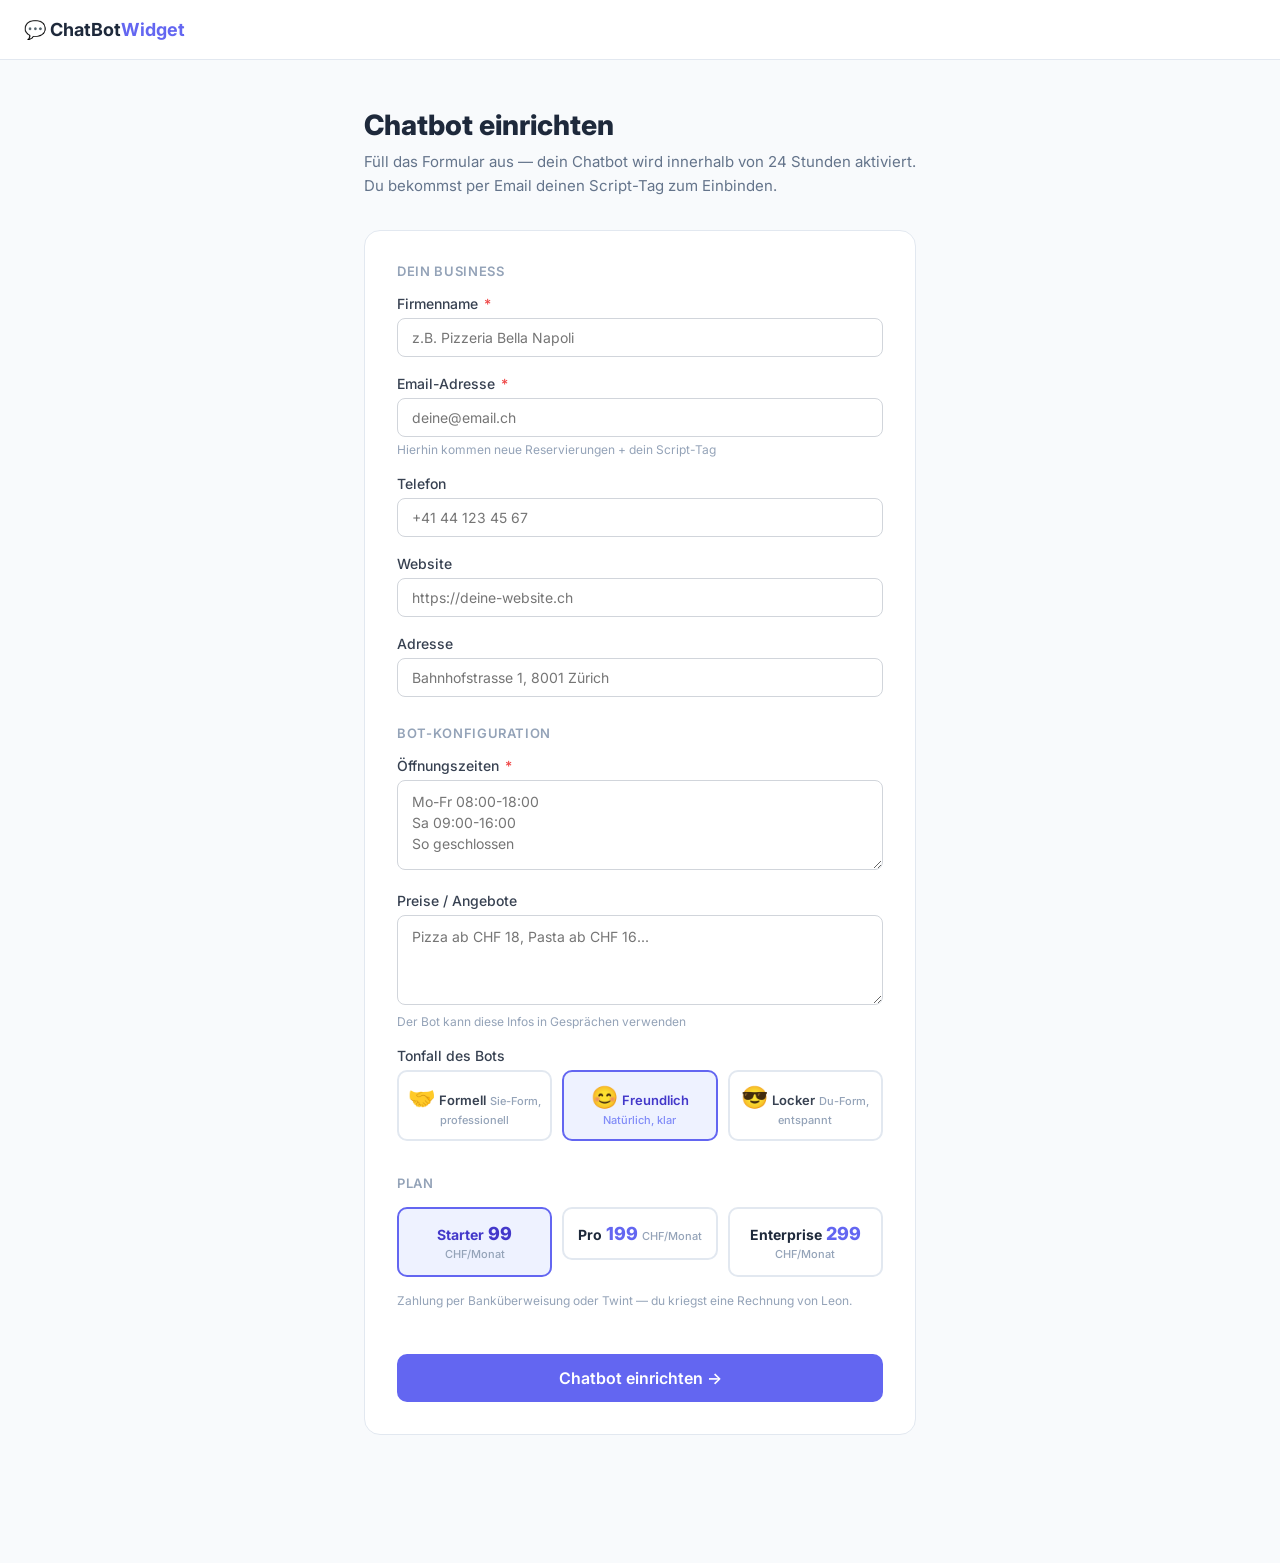
==== setup.html @ 785c02d3 "Add setup.html onboarding form for new customers Customers fill in business details (name, email, op" ====
<!doctype html>
<html lang="de">
<head>
  <meta charset="UTF-8"/>
  <meta name="viewport" content="width=device-width, initial-scale=1.0"/>
  <title>Chatbot einrichten — ChatBot Widget</title>
  <link rel="preconnect" href="https://fonts.googleapis.com"/>
  <link href="https://fonts.googleapis.com/css2?family=Inter:wght@400;500;600;700;800&display=swap" rel="stylesheet"/>
  <style>
    *, *::before, *::after { box-sizing: border-box; margin: 0; padding: 0; }

    body {
      font-family: 'Inter', sans-serif;
      background: #f8fafc;
      color: #1e293b;
      min-height: 100vh;
    }

    nav {
      background: #fff;
      border-bottom: 1px solid #e2e8f0;
      padding: 0 24px;
      height: 60px;
      display: flex;
      align-items: center;
      justify-content: space-between;
    }
    .logo { font-weight: 700; font-size: 18px; color: #1e293b; text-decoration: none; }
    .logo span { color: #6366f1; }

    .page {
      max-width: 600px;
      margin: 48px auto;
      padding: 0 24px 80px;
    }

    .page-header { margin-bottom: 32px; }
    .page-header h1 { font-size: 28px; font-weight: 800; margin-bottom: 8px; }
    .page-header p { color: #64748b; font-size: 15px; line-height: 1.6; }

    .card {
      background: #fff;
      border: 1px solid #e2e8f0;
      border-radius: 16px;
      padding: 32px;
    }

    .section-title {
      font-size: 13px;
      font-weight: 600;
      text-transform: uppercase;
      letter-spacing: 0.05em;
      color: #94a3b8;
      margin-bottom: 16px;
      margin-top: 28px;
    }
    .section-title:first-child { margin-top: 0; }

    .field { margin-bottom: 18px; }
    .field label {
      display: block;
      font-size: 14px;
      font-weight: 500;
      color: #374151;
      margin-bottom: 6px;
    }
    .field label .req { color: #ef4444; margin-left: 2px; }
    .field input,
    .field textarea,
    .field select {
      width: 100%;
      padding: 10px 14px;
      border: 1px solid #d1d5db;
      border-radius: 8px;
      font-size: 14px;
      font-family: inherit;
      color: #1e293b;
      background: #fff;
      transition: border-color 0.15s;
      outline: none;
    }
    .field input:focus,
    .field textarea:focus,
    .field select:focus {
      border-color: #6366f1;
      box-shadow: 0 0 0 3px rgba(99,102,241,0.1);
    }
    .field textarea { resize: vertical; min-height: 90px; line-height: 1.5; }
    .field .hint { font-size: 12px; color: #94a3b8; margin-top: 5px; }

    .tone-options {
      display: grid;
      grid-template-columns: repeat(3, 1fr);
      gap: 10px;
    }
    .tone-option { display: none; }
    .tone-label {
      display: flex;
      flex-direction: column;
      align-items: center;
      gap: 4px;
      padding: 12px 8px;
      border: 2px solid #e2e8f0;
      border-radius: 10px;
      cursor: pointer;
      transition: all 0.15s;
      text-align: center;
    }
    .tone-label:hover { border-color: #a5b4fc; }
    .tone-option:checked + .tone-label {
      border-color: #6366f1;
      background: #eef2ff;
      color: #4338ca;
    }
    .tone-label .emoji { font-size: 22px; }
    .tone-label .name { font-size: 13px; font-weight: 600; }
    .tone-label .desc { font-size: 11px; color: #94a3b8; }
    .tone-option:checked + .tone-label .desc { color: #818cf8; }

    .plan-options {
      display: grid;
      grid-template-columns: repeat(3, 1fr);
      gap: 10px;
    }
    .plan-option { display: none; }
    .plan-label {
      display: flex;
      flex-direction: column;
      align-items: center;
      gap: 2px;
      padding: 14px 8px;
      border: 2px solid #e2e8f0;
      border-radius: 10px;
      cursor: pointer;
      transition: all 0.15s;
      text-align: center;
    }
    .plan-label:hover { border-color: #a5b4fc; }
    .plan-option:checked + .plan-label {
      border-color: #6366f1;
      background: #eef2ff;
    }
    .plan-label .plan-name { font-size: 14px; font-weight: 700; color: #1e293b; }
    .plan-label .plan-price { font-size: 18px; font-weight: 800; color: #6366f1; }
    .plan-label .plan-sub { font-size: 11px; color: #94a3b8; }
    .plan-option:checked + .plan-label .plan-name,
    .plan-option:checked + .plan-label .plan-price { color: #4338ca; }

    .submit-btn {
      width: 100%;
      padding: 14px;
      background: #6366f1;
      color: #fff;
      border: none;
      border-radius: 10px;
      font-size: 16px;
      font-weight: 600;
      font-family: inherit;
      cursor: pointer;
      margin-top: 28px;
      transition: background 0.15s, transform 0.1s;
    }
    .submit-btn:hover { background: #4f46e5; }
    .submit-btn:active { transform: scale(0.99); }
    .submit-btn:disabled { background: #a5b4fc; cursor: not-allowed; }

    .error-msg {
      display: none;
      background: #fef2f2;
      border: 1px solid #fecaca;
      color: #dc2626;
      padding: 12px 16px;
      border-radius: 8px;
      font-size: 14px;
      margin-top: 16px;
    }
    .error-msg.visible { display: block; }

    /* Success State */
    .success-view {
      display: none;
      text-align: center;
    }
    .success-view.visible { display: block; }
    .form-view.hidden { display: none; }

    .success-icon {
      width: 72px;
      height: 72px;
      background: #d1fae5;
      border-radius: 50%;
      display: flex;
      align-items: center;
      justify-content: center;
      margin: 0 auto 24px;
      font-size: 36px;
    }
    .success-view h2 { font-size: 24px; font-weight: 800; margin-bottom: 10px; }
    .success-view p { color: #64748b; margin-bottom: 24px; line-height: 1.6; }

    .script-box {
      background: #1e293b;
      border-radius: 10px;
      padding: 16px;
      text-align: left;
      margin: 20px 0;
    }
    .script-box code {
      color: #7dd3fc;
      font-family: 'Courier New', monospace;
      font-size: 13px;
      word-break: break-all;
      white-space: pre-wrap;
    }
    .copy-btn {
      background: #6366f1;
      color: #fff;
      border: none;
      border-radius: 8px;
      padding: 10px 20px;
      font-size: 14px;
      font-weight: 600;
      font-family: inherit;
      cursor: pointer;
      margin-top: 8px;
      transition: background 0.15s;
    }
    .copy-btn:hover { background: #4f46e5; }
    .copy-btn.copied { background: #10b981; }

    .info-box {
      background: #f0f9ff;
      border: 1px solid #bae6fd;
      border-radius: 10px;
      padding: 16px;
      font-size: 14px;
      color: #0369a1;
      line-height: 1.6;
      margin-top: 16px;
    }
  </style>
</head>
<body>

<nav>
  <a href="index.html" class="logo">💬 ChatBot<span>Widget</span></a>
</nav>

<div class="page">
  <div class="page-header">
    <h1>Chatbot einrichten</h1>
    <p>Füll das Formular aus — dein Chatbot wird innerhalb von 24 Stunden aktiviert. Du bekommst per Email deinen Script-Tag zum Einbinden.</p>
  </div>

  <div class="card">

    <!-- Form -->
    <div class="form-view" id="formView">
      <form id="onboardForm" novalidate>

        <p class="section-title">Dein Business</p>

        <div class="field">
          <label for="businessName">Firmenname <span class="req">*</span></label>
          <input type="text" id="businessName" name="businessName" placeholder="z.B. Pizzeria Bella Napoli" required/>
        </div>

        <div class="field">
          <label for="email">Email-Adresse <span class="req">*</span></label>
          <input type="email" id="email" name="email" placeholder="deine@email.ch" required/>
          <p class="hint">Hierhin kommen neue Reservierungen + dein Script-Tag</p>
        </div>

        <div class="field">
          <label for="phone">Telefon</label>
          <input type="tel" id="phone" name="phone" placeholder="+41 44 123 45 67"/>
        </div>

        <div class="field">
          <label for="website">Website</label>
          <input type="url" id="website" name="website" placeholder="https://deine-website.ch"/>
        </div>

        <div class="field">
          <label for="address">Adresse</label>
          <input type="text" id="address" name="address" placeholder="Bahnhofstrasse 1, 8001 Zürich"/>
        </div>

        <p class="section-title">Bot-Konfiguration</p>

        <div class="field">
          <label for="openingHours">Öffnungszeiten <span class="req">*</span></label>
          <textarea id="openingHours" name="openingHours" placeholder="Mo-Fr 08:00-18:00&#10;Sa 09:00-16:00&#10;So geschlossen" required></textarea>
        </div>

        <div class="field">
          <label for="prices">Preise / Angebote</label>
          <textarea id="prices" name="prices" placeholder="Pizza ab CHF 18, Pasta ab CHF 16..."></textarea>
          <p class="hint">Der Bot kann diese Infos in Gesprächen verwenden</p>
        </div>

        <div class="field">
          <label>Tonfall des Bots</label>
          <div class="tone-options">
            <div>
              <input class="tone-option" type="radio" name="tone" id="toneFormal" value="formal"/>
              <label class="tone-label" for="toneFormal">
                <span class="emoji">🤝</span>
                <span class="name">Formell</span>
                <span class="desc">Sie-Form, professionell</span>
              </label>
            </div>
            <div>
              <input class="tone-option" type="radio" name="tone" id="toneFriendly" value="friendly" checked/>
              <label class="tone-label" for="toneFriendly">
                <span class="emoji">😊</span>
                <span class="name">Freundlich</span>
                <span class="desc">Natürlich, klar</span>
              </label>
            </div>
            <div>
              <input class="tone-option" type="radio" name="tone" id="toneCasual" value="casual"/>
              <label class="tone-label" for="toneCasual">
                <span class="emoji">😎</span>
                <span class="name">Locker</span>
                <span class="desc">Du-Form, entspannt</span>
              </label>
            </div>
          </div>
        </div>

        <p class="section-title">Plan</p>

        <div class="field">
          <div class="plan-options">
            <div>
              <input class="plan-option" type="radio" name="plan" id="planStarter" value="99" checked/>
              <label class="plan-label" for="planStarter">
                <span class="plan-name">Starter</span>
                <span class="plan-price">99</span>
                <span class="plan-sub">CHF/Monat</span>
              </label>
            </div>
            <div>
              <input class="plan-option" type="radio" name="plan" id="planPro" value="199"/>
              <label class="plan-label" for="planPro">
                <span class="plan-name">Pro</span>
                <span class="plan-price">199</span>
                <span class="plan-sub">CHF/Monat</span>
              </label>
            </div>
            <div>
              <input class="plan-option" type="radio" name="plan" id="planEnterprise" value="299"/>
              <label class="plan-label" for="planEnterprise">
                <span class="plan-name">Enterprise</span>
                <span class="plan-price">299</span>
                <span class="plan-sub">CHF/Monat</span>
              </label>
            </div>
          </div>
          <p class="hint" style="margin-top:10px;">Zahlung per Banküberweisung oder Twint — du kriegst eine Rechnung von Leon.</p>
        </div>

        <div id="errorMsg" class="error-msg"></div>

        <button type="submit" class="submit-btn" id="submitBtn">
          Chatbot einrichten →
        </button>

      </form>
    </div>

    <!-- Success -->
    <div class="success-view" id="successView">
      <div class="success-icon">✅</div>
      <h2>Fast fertig!</h2>
      <p>Dein Chatbot wurde registriert. <strong>Leon aktiviert ihn innerhalb von 24 Stunden.</strong><br>Du hast auch eine Email mit deinem Script-Tag bekommen.</p>

      <div class="script-box">
        <code id="scriptTagDisplay"></code>
      </div>
      <button class="copy-btn" id="copyBtn" onclick="copyScript()">Script-Tag kopieren</button>

      <div class="info-box">
        <strong>So bindest du den Bot ein:</strong><br>
        Kopiere den Script-Tag oben und füge ihn auf deiner Website ein — kurz vor dem <code>&lt;/body&gt;</code> Tag. Fertig.
      </div>
    </div>

  </div>
</div>

<script>
  const BACKEND = 'https://chatbot-widget-kaqe.onrender.com';
  let currentScriptTag = '';

  document.getElementById('onboardForm').addEventListener('submit', async (e) => {
    e.preventDefault();

    const btn = document.getElementById('submitBtn');
    const errorMsg = document.getElementById('errorMsg');
    errorMsg.classList.remove('visible');

    const businessName = document.getElementById('businessName').value.trim();
    const email = document.getElementById('email').value.trim();
    const openingHours = document.getElementById('openingHours').value.trim();

    if (!businessName || !email || !openingHours) {
      errorMsg.textContent = 'Bitte Firmenname, Email und Öffnungszeiten ausfüllen.';
      errorMsg.classList.add('visible');
      return;
    }

    const tone = document.querySelector('input[name="tone"]:checked')?.value || 'friendly';
    const monthlyPrice = parseInt(document.querySelector('input[name="plan"]:checked')?.value || '99', 10);

    btn.disabled = true;
    btn.textContent = 'Wird eingerichtet...';

    try {
      const res = await fetch(`${BACKEND}/api/onboard`, {
        method: 'POST',
        headers: { 'Content-Type': 'application/json' },
        body: JSON.stringify({
          businessName,
          email,
          phone: document.getElementById('phone').value.trim() || null,
          website: document.getElementById('website').value.trim() || null,
          address: document.getElementById('address').value.trim() || null,
          openingHours,
          prices: document.getElementById('prices').value.trim() || null,
          tone,
          monthlyPrice
        })
      });

      const data = await res.json();

      if (!res.ok) {
        throw new Error(data.error || `Fehler ${res.status}`);
      }

      currentScriptTag = data.scriptTag;
      document.getElementById('scriptTagDisplay').textContent = data.scriptTag;
      document.getElementById('formView').classList.add('hidden');
      document.getElementById('successView').classList.add('visible');

    } catch (err) {
      errorMsg.textContent = err.message || 'Unbekannter Fehler. Bitte versuche es nochmal.';
      errorMsg.classList.add('visible');
      btn.disabled = false;
      btn.textContent = 'Chatbot einrichten →';
    }
  });

  function copyScript() {
    navigator.clipboard.writeText(currentScriptTag).then(() => {
      const btn = document.getElementById('copyBtn');
      btn.textContent = 'Kopiert!';
      btn.classList.add('copied');
      setTimeout(() => {
        btn.textContent = 'Script-Tag kopieren';
        btn.classList.remove('copied');
      }, 2000);
    });
  }
</script>

</body>
</html>
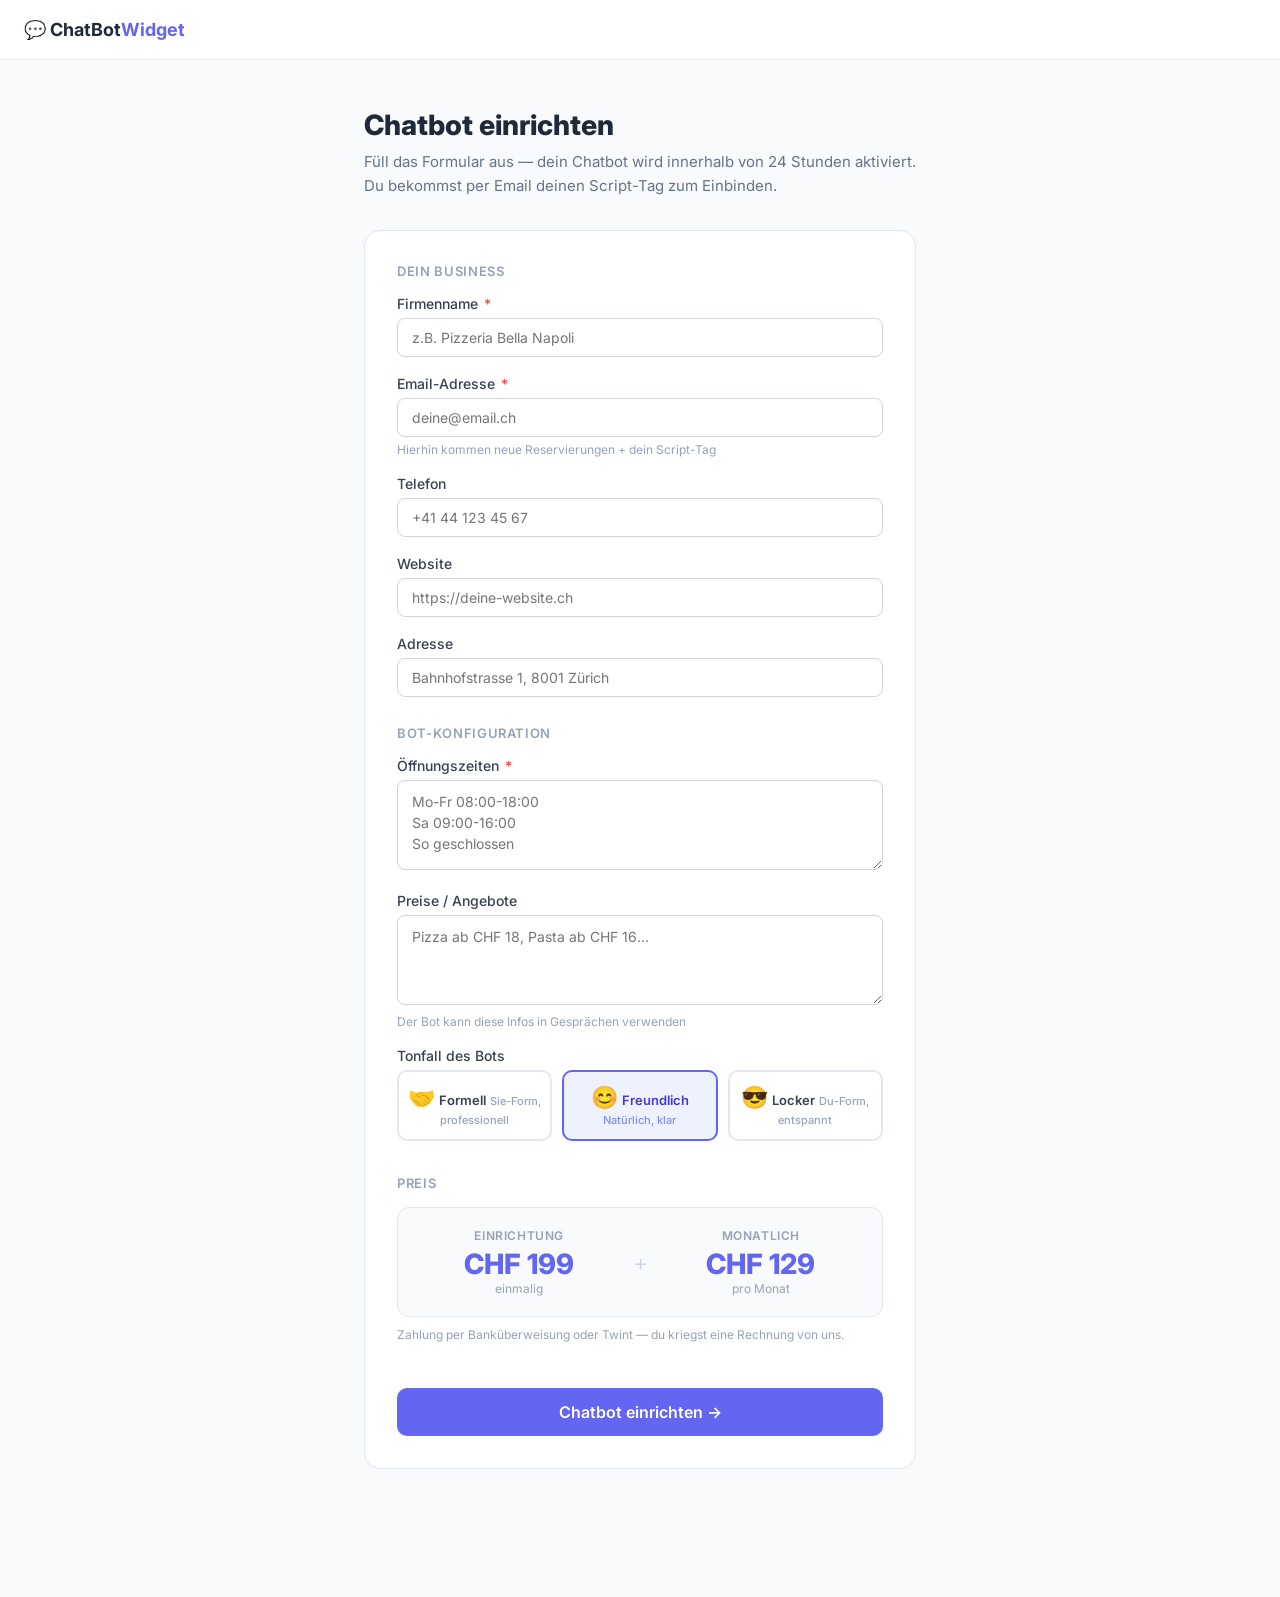
==== commit 99afb482: "Simplify pricing to CHF 199 einmalig + CHF 129/month" ====
--- a/setup.html
+++ b/setup.html
@@ -329,36 +329,23 @@
           </div>
         </div>
 
-        <p class="section-title">Plan</p>
-
-        <div class="field">
-          <div class="plan-options">
-            <div>
-              <input class="plan-option" type="radio" name="plan" id="planStarter" value="99" checked/>
-              <label class="plan-label" for="planStarter">
-                <span class="plan-name">Starter</span>
-                <span class="plan-price">99</span>
-                <span class="plan-sub">CHF/Monat</span>
-              </label>
+        <p class="section-title">Preis</p>
+
+        <div class="field">
+          <div style="display:flex;align-items:center;gap:16px;background:#f8fafc;border:1px solid #e2e8f0;border-radius:12px;padding:20px 24px;">
+            <div style="flex:1;text-align:center;">
+              <div style="font-size:12px;font-weight:600;text-transform:uppercase;letter-spacing:0.05em;color:#94a3b8;margin-bottom:4px;">Einrichtung</div>
+              <div style="font-size:28px;font-weight:800;color:#6366f1;">CHF 199</div>
+              <div style="font-size:12px;color:#94a3b8;">einmalig</div>
             </div>
-            <div>
-              <input class="plan-option" type="radio" name="plan" id="planPro" value="199"/>
-              <label class="plan-label" for="planPro">
-                <span class="plan-name">Pro</span>
-                <span class="plan-price">199</span>
-                <span class="plan-sub">CHF/Monat</span>
-              </label>
-            </div>
-            <div>
-              <input class="plan-option" type="radio" name="plan" id="planEnterprise" value="299"/>
-              <label class="plan-label" for="planEnterprise">
-                <span class="plan-name">Enterprise</span>
-                <span class="plan-price">299</span>
-                <span class="plan-sub">CHF/Monat</span>
-              </label>
+            <div style="font-size:24px;color:#cbd5e1;font-weight:300;">+</div>
+            <div style="flex:1;text-align:center;">
+              <div style="font-size:12px;font-weight:600;text-transform:uppercase;letter-spacing:0.05em;color:#94a3b8;margin-bottom:4px;">Monatlich</div>
+              <div style="font-size:28px;font-weight:800;color:#6366f1;">CHF 129</div>
+              <div style="font-size:12px;color:#94a3b8;">pro Monat</div>
             </div>
           </div>
-          <p class="hint" style="margin-top:10px;">Zahlung per Banküberweisung oder Twint — du kriegst eine Rechnung von Leon.</p>
+          <p class="hint" style="margin-top:10px;">Zahlung per Banküberweisung oder Twint — du kriegst eine Rechnung von uns.</p>
         </div>
 
         <div id="errorMsg" class="error-msg"></div>
@@ -412,7 +399,7 @@
     }
 
     const tone = document.querySelector('input[name="tone"]:checked')?.value || 'friendly';
-    const monthlyPrice = parseInt(document.querySelector('input[name="plan"]:checked')?.value || '99', 10);
+    const monthlyPrice = 129;
 
     btn.disabled = true;
     btn.textContent = 'Wird eingerichtet...';
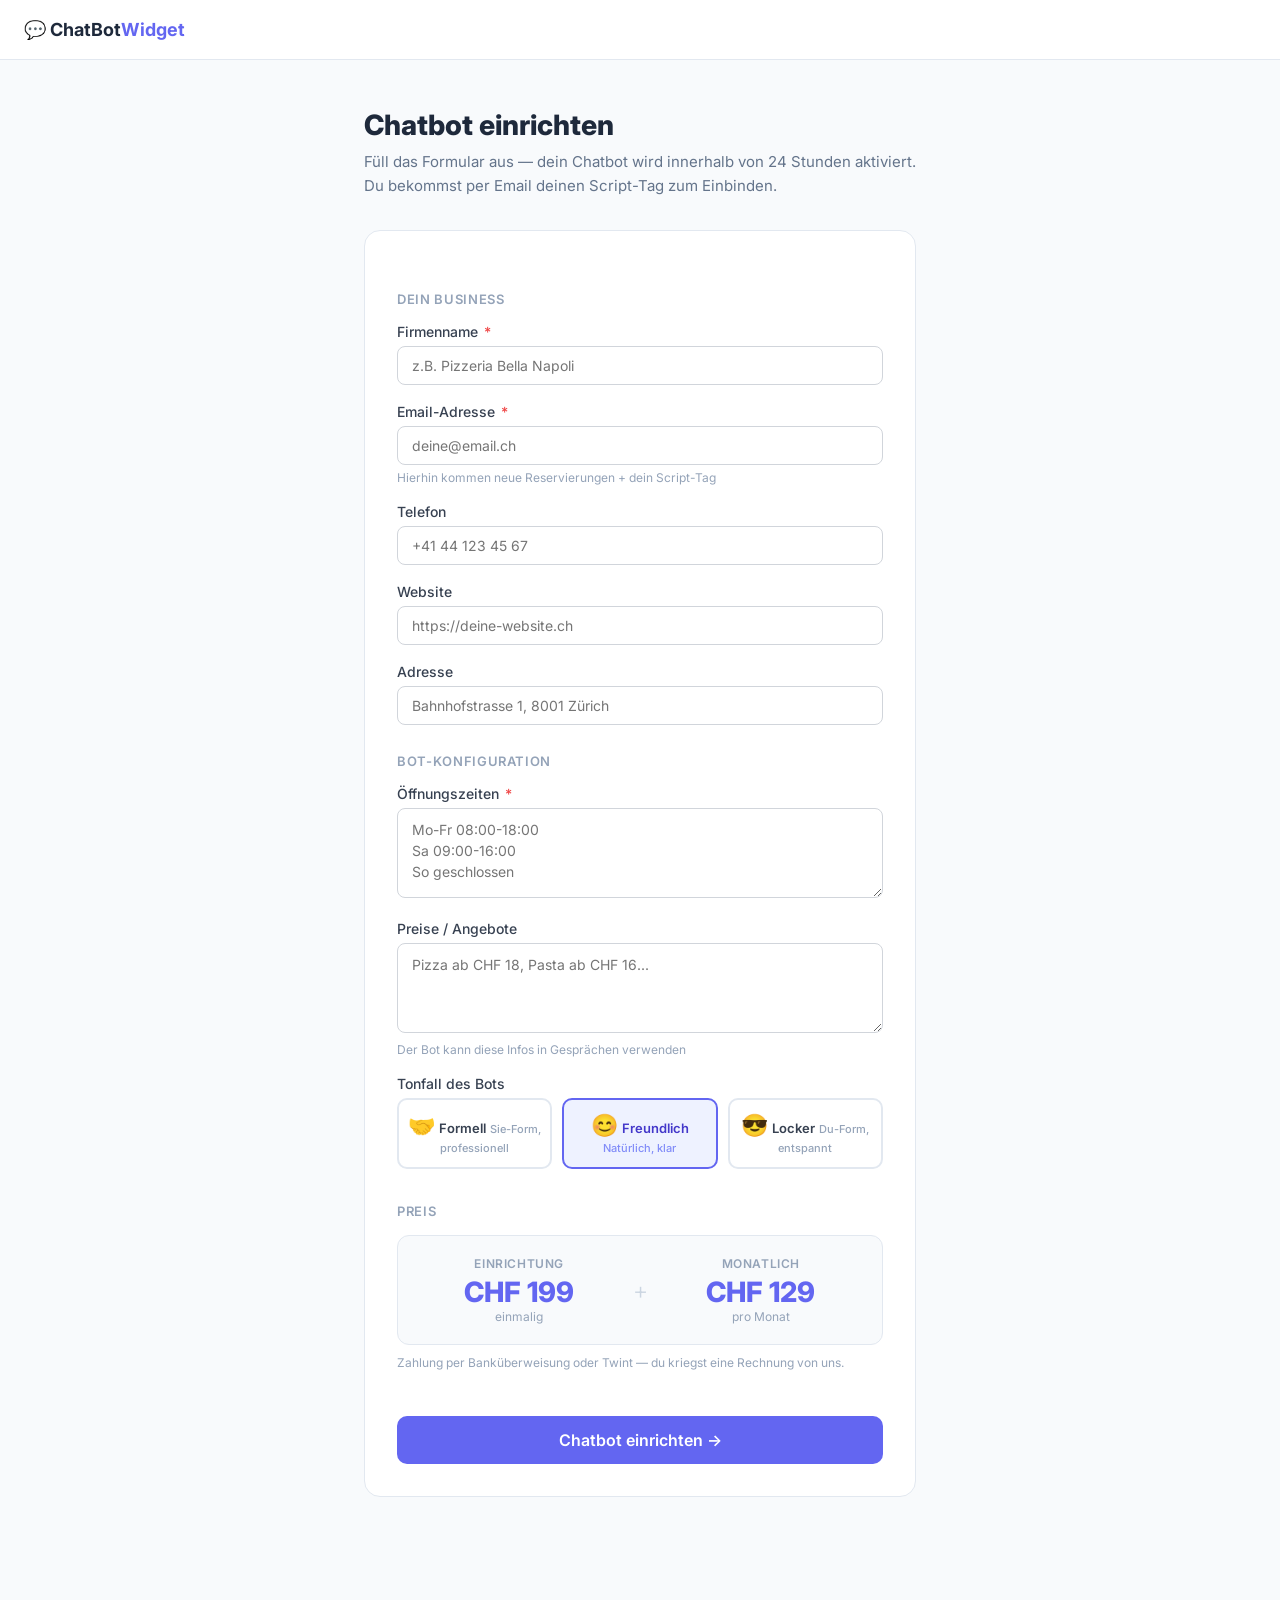
==== commit 3f114422: "Security: honeypot field against bot registrations" ====
--- a/setup.html
+++ b/setup.html
@@ -257,6 +257,8 @@
     <!-- Form -->
     <div class="form-view" id="formView">
       <form id="onboardForm" novalidate>
+        <!-- Honeypot: unsichtbar für Menschen, Bots füllen es aus -->
+        <input type="text" name="_hp" id="_hp" style="display:none;position:absolute;left:-9999px" tabindex="-1" autocomplete="off" aria-hidden="true">
 
         <p class="section-title">Dein Business</p>
 
@@ -417,7 +419,8 @@
           openingHours,
           prices: document.getElementById('prices').value.trim() || null,
           tone,
-          monthlyPrice
+          monthlyPrice,
+          _hp: document.getElementById('_hp').value
         })
       });
 
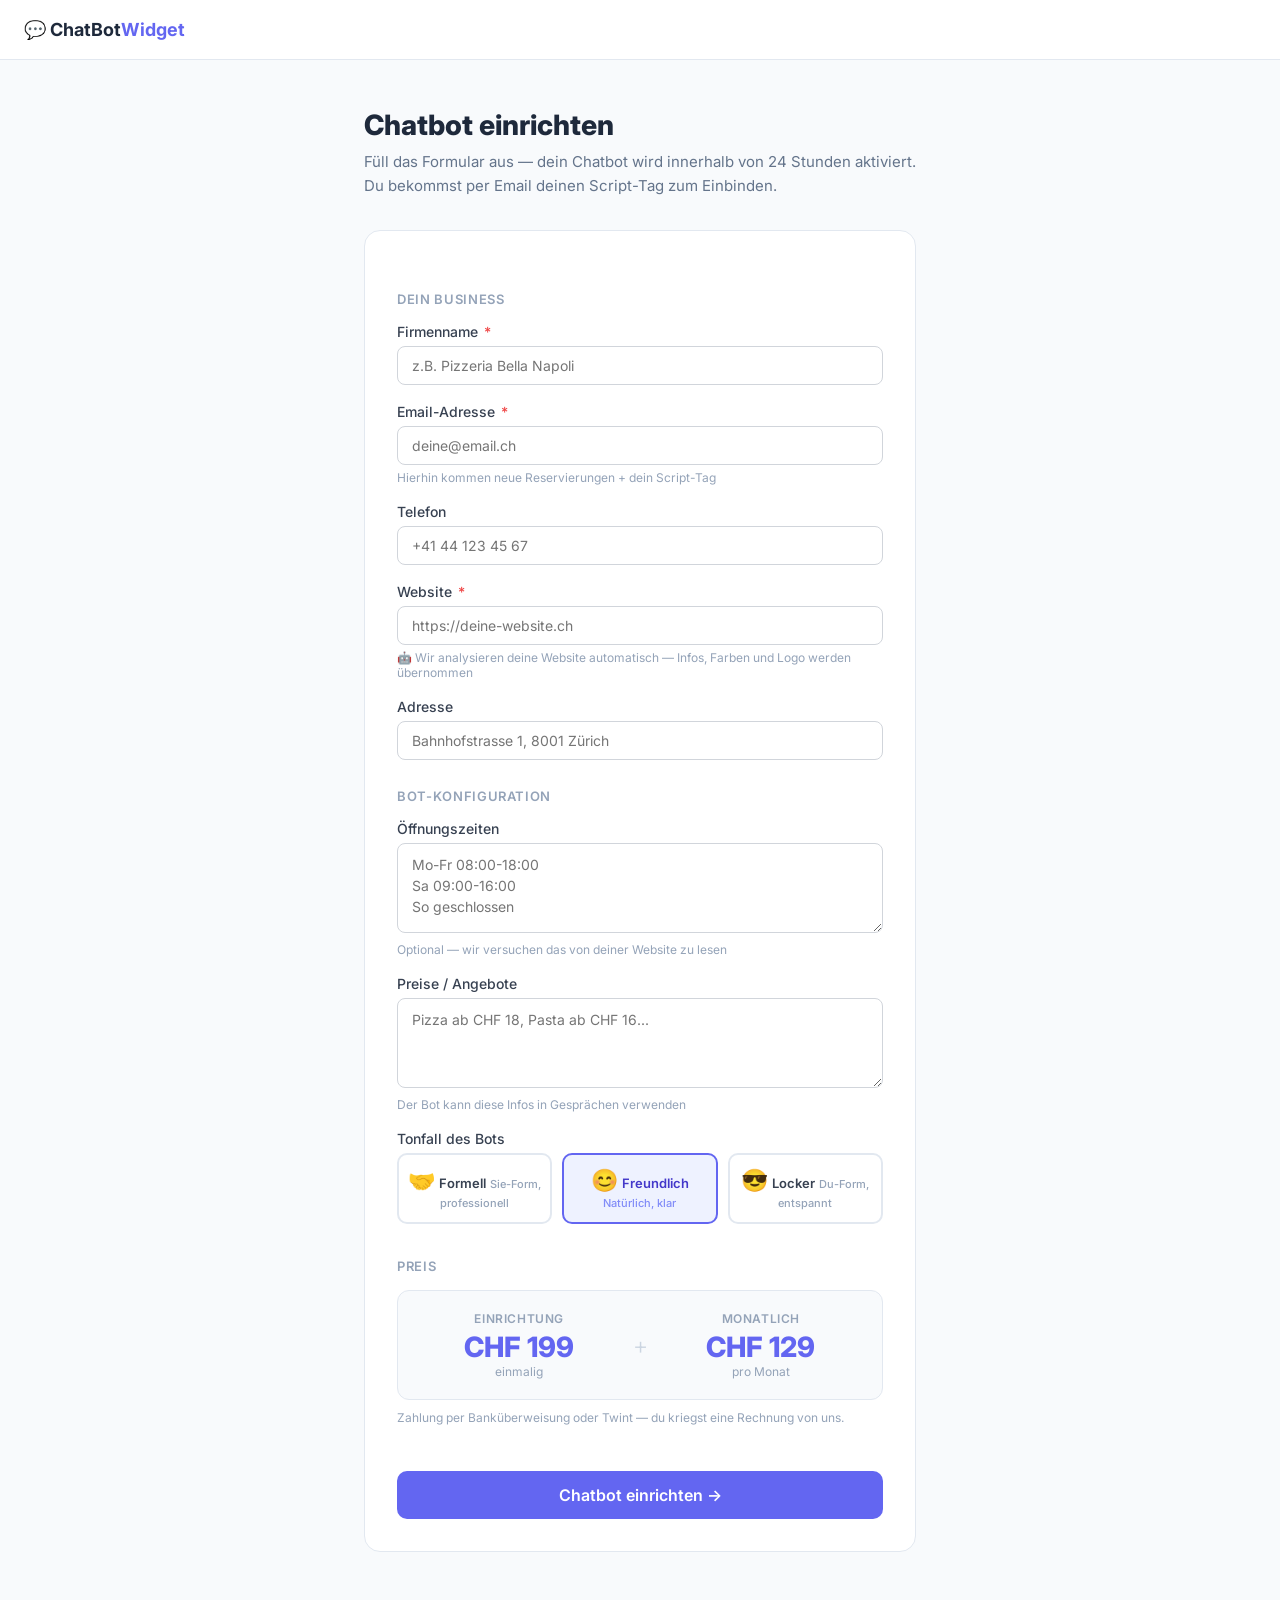
==== commit 3a3498a7: "feat: Website-URL Pflichtfeld, Öffnungszeiten optional, auto-scraping Hinweis" ====
--- a/setup.html
+++ b/setup.html
@@ -279,8 +279,9 @@
         </div>
 
         <div class="field">
-          <label for="website">Website</label>
-          <input type="url" id="website" name="website" placeholder="https://deine-website.ch"/>
+          <label for="website">Website <span class="req">*</span></label>
+          <input type="url" id="website" name="website" placeholder="https://deine-website.ch" required/>
+          <p class="hint">🤖 Wir analysieren deine Website automatisch — Infos, Farben und Logo werden übernommen</p>
         </div>
 
         <div class="field">
@@ -291,8 +292,9 @@
         <p class="section-title">Bot-Konfiguration</p>
 
         <div class="field">
-          <label for="openingHours">Öffnungszeiten <span class="req">*</span></label>
-          <textarea id="openingHours" name="openingHours" placeholder="Mo-Fr 08:00-18:00&#10;Sa 09:00-16:00&#10;So geschlossen" required></textarea>
+          <label for="openingHours">Öffnungszeiten</label>
+          <textarea id="openingHours" name="openingHours" placeholder="Mo-Fr 08:00-18:00&#10;Sa 09:00-16:00&#10;So geschlossen"></textarea>
+          <p class="hint">Optional — wir versuchen das von deiner Website zu lesen</p>
         </div>
 
         <div class="field">
@@ -392,10 +394,11 @@
 
     const businessName = document.getElementById('businessName').value.trim();
     const email = document.getElementById('email').value.trim();
+    const website = document.getElementById('website').value.trim();
     const openingHours = document.getElementById('openingHours').value.trim();
 
-    if (!businessName || !email || !openingHours) {
-      errorMsg.textContent = 'Bitte Firmenname, Email und Öffnungszeiten ausfüllen.';
+    if (!businessName || !email || !website) {
+      errorMsg.textContent = 'Bitte Firmenname, Email und Website-URL ausfüllen.';
       errorMsg.classList.add('visible');
       return;
     }
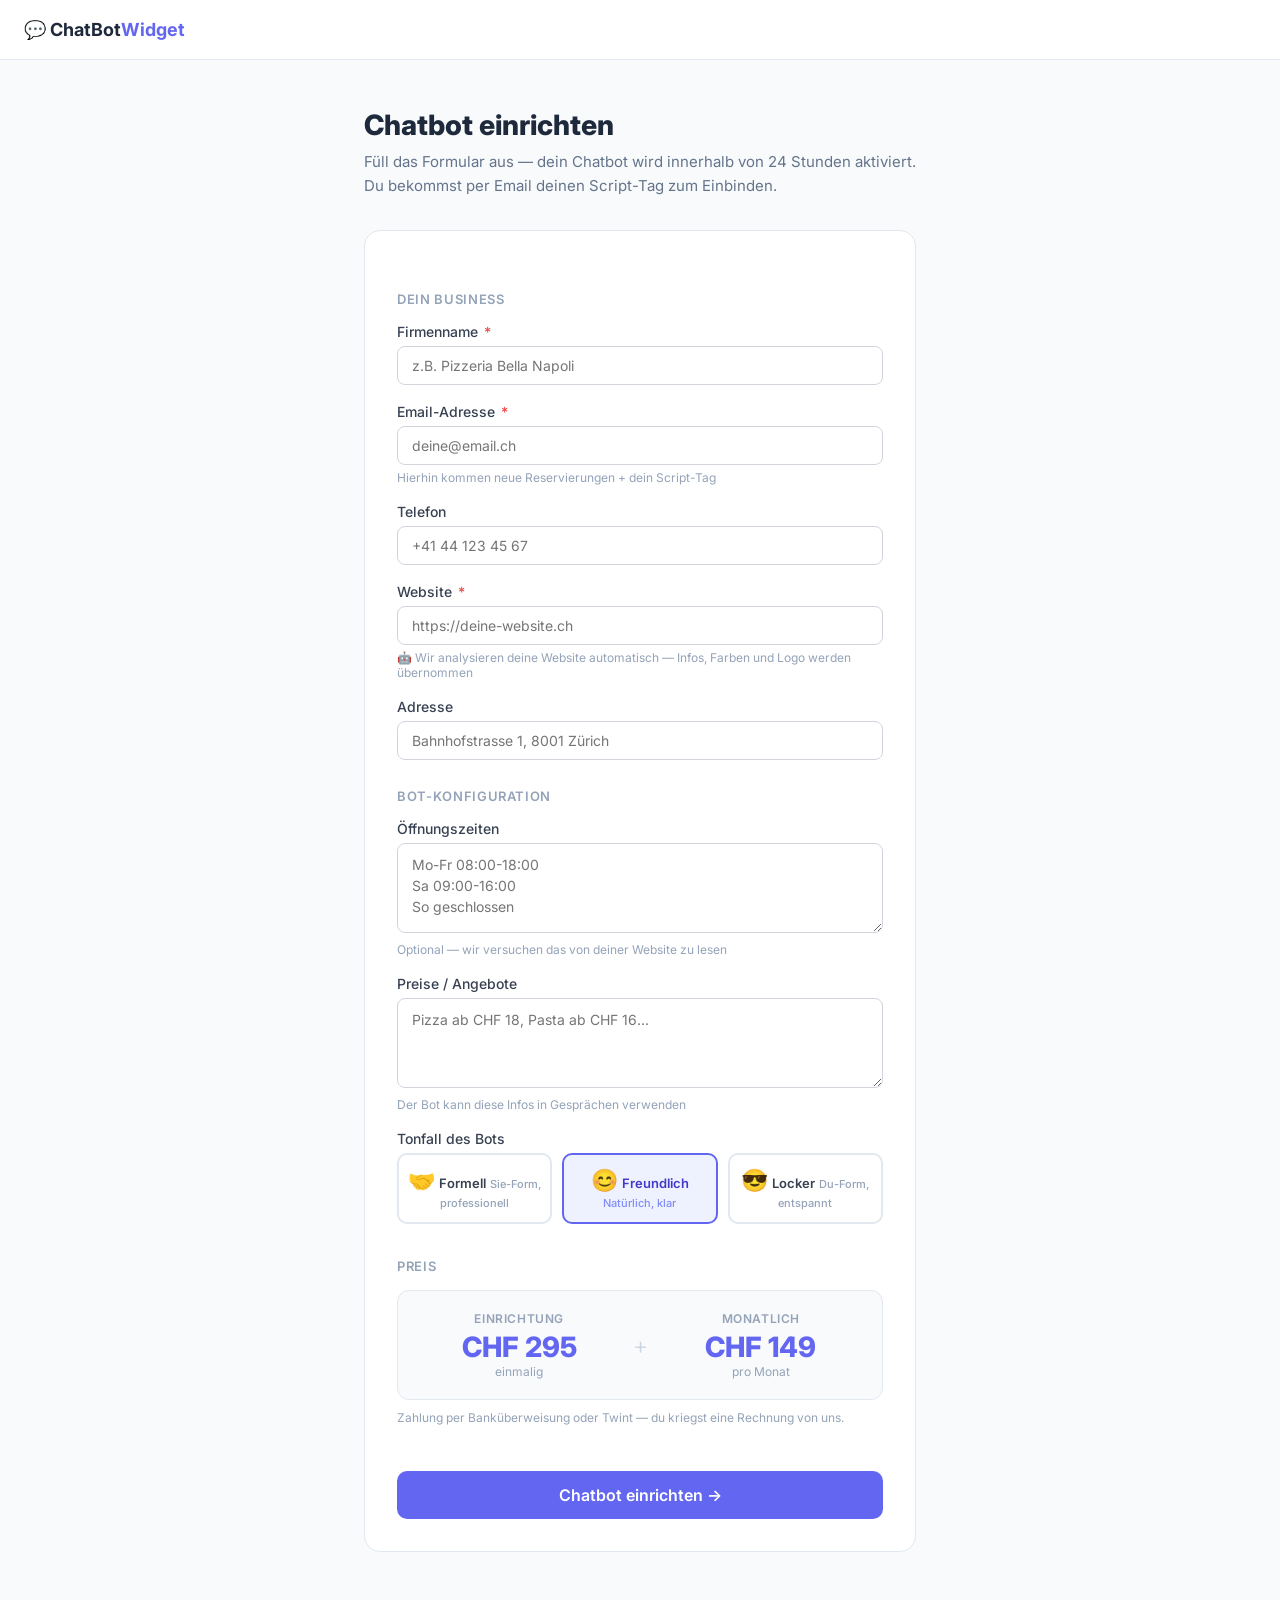
==== commit f9432372: "fix: Preise korrigiert — CHF 295 Einrichtung + CHF 149/Monat" ====
--- a/setup.html
+++ b/setup.html
@@ -339,13 +339,13 @@
           <div style="display:flex;align-items:center;gap:16px;background:#f8fafc;border:1px solid #e2e8f0;border-radius:12px;padding:20px 24px;">
             <div style="flex:1;text-align:center;">
               <div style="font-size:12px;font-weight:600;text-transform:uppercase;letter-spacing:0.05em;color:#94a3b8;margin-bottom:4px;">Einrichtung</div>
-              <div style="font-size:28px;font-weight:800;color:#6366f1;">CHF 199</div>
+              <div style="font-size:28px;font-weight:800;color:#6366f1;">CHF 295</div>
               <div style="font-size:12px;color:#94a3b8;">einmalig</div>
             </div>
             <div style="font-size:24px;color:#cbd5e1;font-weight:300;">+</div>
             <div style="flex:1;text-align:center;">
               <div style="font-size:12px;font-weight:600;text-transform:uppercase;letter-spacing:0.05em;color:#94a3b8;margin-bottom:4px;">Monatlich</div>
-              <div style="font-size:28px;font-weight:800;color:#6366f1;">CHF 129</div>
+              <div style="font-size:28px;font-weight:800;color:#6366f1;">CHF 149</div>
               <div style="font-size:12px;color:#94a3b8;">pro Monat</div>
             </div>
           </div>
@@ -404,7 +404,7 @@
     }
 
     const tone = document.querySelector('input[name="tone"]:checked')?.value || 'friendly';
-    const monthlyPrice = 129;
+    const monthlyPrice = 149;
 
     btn.disabled = true;
     btn.textContent = 'Wird eingerichtet...';
